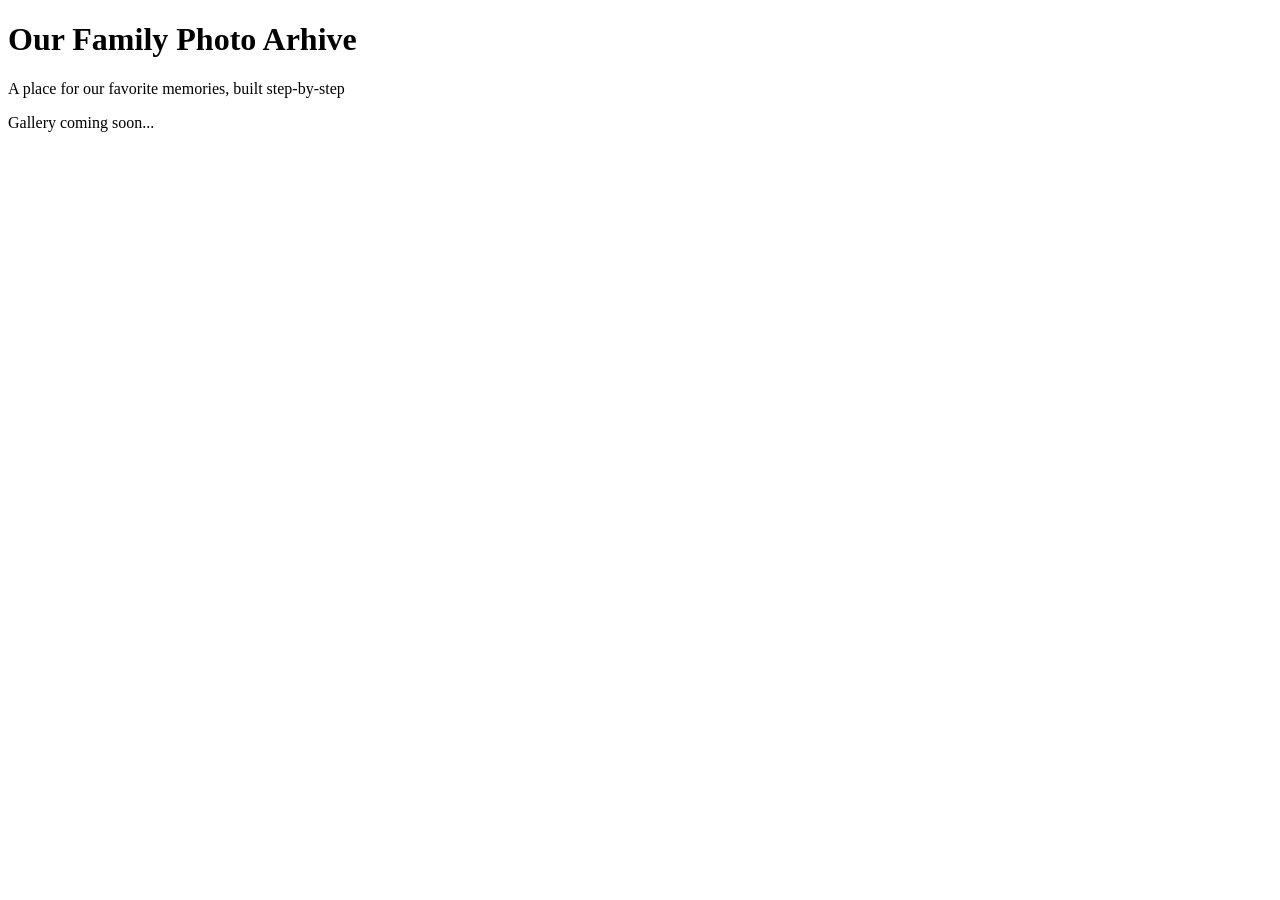
==== index.html @ b11038f2 "Create index.html" ====
<!DOCTYPE html>
<html lang="en">
    <head>
        <meta charset="UTF-8">
        <meta name="viewport" content="width=device-width, initial-scale=1.0">
        <title>Family Photo Hub</title>
    </head>

    <body>
        <header>
            <h1>Our Family Photo Arhive</h1>
            <p>A place for our favorite memories, built step-by-step</p>
        </header>

        <main>
            <p>Gallery coming soon...</p>
        </main>
        
    </body>
</html>
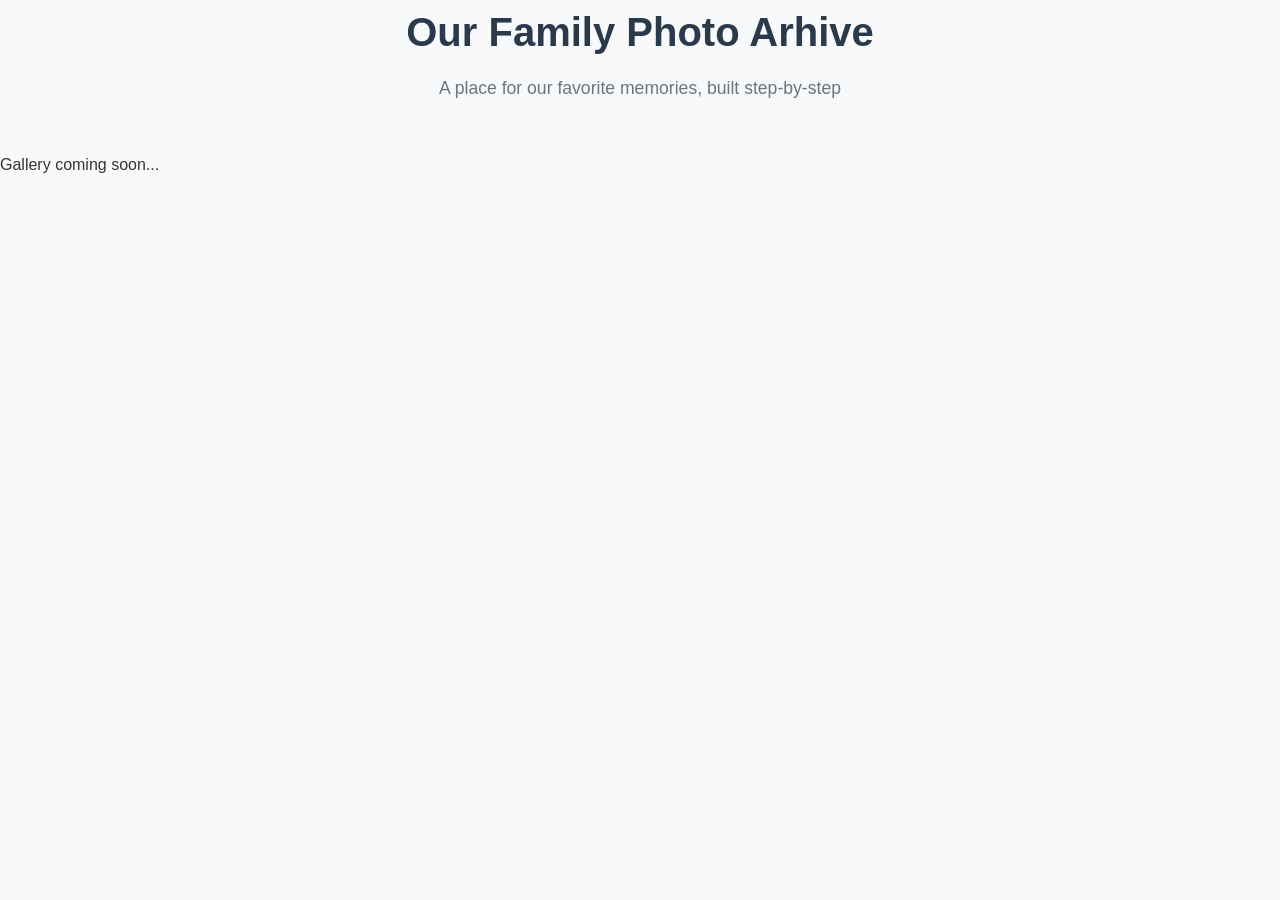
==== commit dbff5a5a: "add style.css" ====
--- a/index.html
+++ b/index.html
@@ -3,6 +3,7 @@
     <head>
         <meta charset="UTF-8">
         <meta name="viewport" content="width=device-width, initial-scale=1.0">
+        <link rel="stylesheet" href="style.css">
         <title>Family Photo Hub</title>
     </head>
 
@@ -15,6 +16,6 @@
         <main>
             <p>Gallery coming soon...</p>
         </main>
-        
+
     </body>
 </html>
--- a/style.css
+++ b/style.css
@@ -0,0 +1,30 @@
+* {
+    margin: 0;
+    padding: 0;
+    box-sizing: border-box;
+}
+
+body {
+    font-family: 'Segoe UI', Tahoma, Geneva, Verdana, sans-serif;
+    background-color: #f8f9fa;
+    color: #333;
+    line-height: 1.6;
+    padding: 40px 20;
+}
+
+header {
+    text-align: center;
+    margin-bottom: 50px;
+}
+
+header h1 {
+    font-size: 2.5rem;
+    color: #2b3a4a;
+    margin-bottom: 10px;
+}
+
+header p {
+    color: #6c757d;
+    font-size: 1.1rem;
+}
+
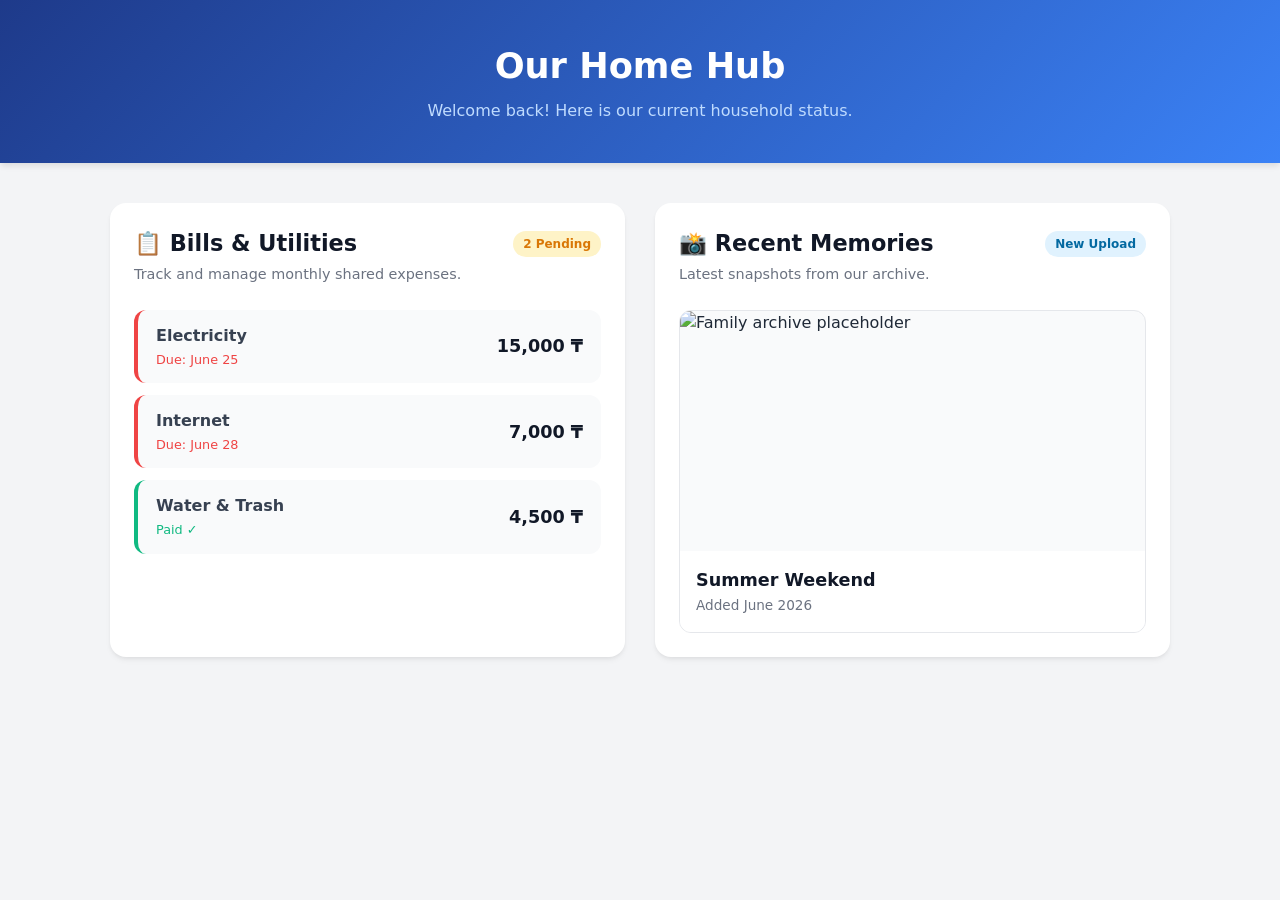
==== commit c397e359: "Implement CSS Grid responsive dashboard structure" ====
--- a/index.html
+++ b/index.html
@@ -1,21 +1,71 @@
 <!DOCTYPE html>
 <html lang="en">
-    <head>
-        <meta charset="UTF-8">
-        <meta name="viewport" content="width=device-width, initial-scale=1.0">
-        <link rel="stylesheet" href="style.css">
-        <title>Family Photo Hub</title>
-    </head>
+<head>
+    <meta charset="UTF-8">
+    <meta name="viewport" content="width=device-width, initial-scale=1.0">
+    <title>Our Home Hub</title>
+    <link rel="stylesheet" href="style.css">
+</head>
+<body>
 
-    <body>
-        <header>
-            <h1>Our Family Photo Arhive</h1>
-            <p>A place for our favorite memories, built step-by-step</p>
-        </header>
+    <header class="main-header">
+        <div class="header-content">
+            <h1>Our Home Hub</h1>
+            <p>Welcome back! Here is our current household status.</p>
+        </div>
+    </header>
 
-        <main>
-            <p>Gallery coming soon...</p>
-        </main>
+    <main class="hub-container">
+        
+        <section class="hub-card bills-card">
+            <div class="card-header">
+                <h2>📋 Bills & Utilities</h2>
+                <span class="badge warning">2 Pending</span>
+            </div>
+            <p class="section-desc">Track and manage monthly shared expenses.</p>
+            
+            <ul class="bill-list">
+                <li class="bill-item unpaid">
+                    <div class="bill-info">
+                        <span class="bill-name">Electricity</span>
+                        <span class="bill-due">Due: June 25</span>
+                    </div>
+                    <span class="bill-amount">15,000 ₸</span>
+                </li>
+                <li class="bill-item unpaid">
+                    <div class="bill-info">
+                        <span class="bill-name">Internet</span>
+                        <span class="bill-due">Due: June 28</span>
+                    </div>
+                    <span class="bill-amount">7,000 ₸</span>
+                </li>
+                <li class="bill-item paid">
+                    <div class="bill-info">
+                        <span class="bill-name">Water & Trash</span>
+                        <span class="bill-due">Paid ✓</span>
+                    </div>
+                    <span class="bill-amount">4,500 ₸</span>
+                </li>
+            </ul>
+        </section>
 
-    </body>
+        <section class="hub-card photo-card">
+            <div class="card-header">
+                <h2>📸 Recent Memories</h2>
+                <span class="badge info">New Upload</span>
+            </div>
+            <p class="section-desc">Latest snapshots from our archive.</p>
+            
+            <div class="photo-wrapper">
+                <img src="https://picsum.photos/800/500" alt="Family archive placeholder">
+                <div class="photo-meta">
+                    <h3>Summer Weekend</h3>
+                    <p>Added June 2026</p>
+                </div>
+            </div>
+        </section>
+
+    </main>
+
+</body>
 </html>
--- a/style.css
+++ b/style.css
@@ -1,3 +1,4 @@
+/* --- RESET & GLOBAL VARIABLES --- */
 * {
     margin: 0;
     padding: 0;
@@ -5,26 +6,162 @@
 }
 
 body {
-    font-family: 'Segoe UI', Tahoma, Geneva, Verdana, sans-serif;
-    background-color: #f8f9fa;
-    color: #333;
-    line-height: 1.6;
-    padding: 40px 20;
+    font-family: 'Segoe UI', system-ui, -apple-system, sans-serif;
+    background-color: #f3f4f6;
+    color: #1f2937;
+    line-height: 1.5;
+    padding-bottom: 60px;
 }
 
-header {
+/* --- HEADER STYLING --- */
+.main-header {
+    background: linear-gradient(135deg, #1e3a8a 0%, #3b82f6 100%);
+    color: white;
+    padding: 40px 20px;
     text-align: center;
-    margin-bottom: 50px;
+    margin-bottom: 40px;
+    box-shadow: 0 4px 6px -1px rgba(0, 0, 0, 0.1);
 }
 
-header h1 {
-    font-size: 2.5rem;
-    color: #2b3a4a;
-    margin-bottom: 10px;
+.header-content h1 {
+    font-size: 2.2rem;
+    font-weight: 700;
+    margin-bottom: 6px;
 }
 
-header p {
-    color: #6c757d;
-    font-size: 1.1rem;
+.header-content p {
+    color: #bfdbfe;
+    font-size: 1rem;
 }
 
+/* --- GRID LAYOUT --- */
+.hub-container {
+    max-width: 1100px;
+    margin: 0 auto;
+    padding: 0 20px;
+    display: grid;
+    grid-template-columns: 1fr; /* Default to 1 column on mobile */
+    gap: 30px;
+}
+
+/* If the screen is wider than 768px (like a tablet or PC), switch to 2 columns */
+@media (min-width: 768px) {
+    .hub-container {
+        grid-template-columns: 1fr 1fr;
+    }
+}
+
+/* --- CARD UNIVERSAL STYLES --- */
+.hub-card {
+    background: #ffffff;
+    border-radius: 16px;
+    padding: 24px;
+    box-shadow: 0 4px 6px -1px rgba(0, 0, 0, 0.05), 0 2px 4px -1px rgba(0, 0, 0, 0.06);
+    display: flex;
+    flex-direction: column;
+}
+
+.card-header {
+    display: flex;
+    justify-content: space-between;
+    align-items: center;
+    margin-bottom: 4px;
+}
+
+.card-header h2 {
+    font-size: 1.4rem;
+    color: #111827;
+}
+
+.section-desc {
+    color: #6b7280;
+    font-size: 0.9rem;
+    margin-bottom: 24px;
+}
+
+/* --- BADGES --- */
+.badge {
+    font-size: 0.75rem;
+    font-weight: 600;
+    padding: 4px 10px;
+    border-radius: 9999px;
+}
+.badge.warning { background-color: #fef3c7; color: #d97706; }
+.badge.info { background-color: #e0f2fe; color: #0369a1; }
+
+/* --- BILLS MODULE --- */
+.bill-list {
+    list-style: none;
+}
+
+.bill-item {
+    display: flex;
+    justify-content: space-between;
+    align-items: center;
+    padding: 14px 18px;
+    background: #f9fafb;
+    border-radius: 12px;
+    margin-bottom: 12px;
+    border-left: 4px solid #d1d5db;
+}
+
+.bill-info {
+    display: flex;
+    flex-direction: column;
+}
+
+.bill-name {
+    font-weight: 600;
+    color: #374151;
+}
+
+.bill-due {
+    font-size: 0.8rem;
+    color: #6b7280;
+    margin-top: 2px;
+}
+
+.bill-amount {
+    font-weight: 700;
+    font-size: 1.1rem;
+    color: #111827;
+}
+
+/* Status variants */
+.bill-item.unpaid { border-left-color: #ef4444; }
+.bill-item.unpaid .bill-due { color: #ef4444; font-weight: 500; }
+
+.bill-item.paid { border-left-color: #10b981; }
+.bill-item.paid .bill-due { color: #10b981; }
+
+/* --- PHOTO MODULE --- */
+.photo-wrapper {
+    border-radius: 12px;
+    overflow: hidden;
+    border: 1px solid #e5e7eb;
+    background: #f9fafb;
+    margin-top: auto; /* Pushes photo box to align bottom with the bills card */
+}
+
+.photo-wrapper img {
+    width: 100%;
+    height: 240px;
+    object-fit: cover; /* Keeps image cropped nicely without stretching */
+    display: block;
+}
+
+.photo-meta {
+    padding: 16px;
+    background: white;
+}
+
+.photo-meta h3 {
+    font-size: 1.1rem;
+    color: #111827;
+    margin-bottom: 2px;
+}
+
+.photo-meta p {
+    font-size: 0.85rem;
+    color: #6b7280;
+}
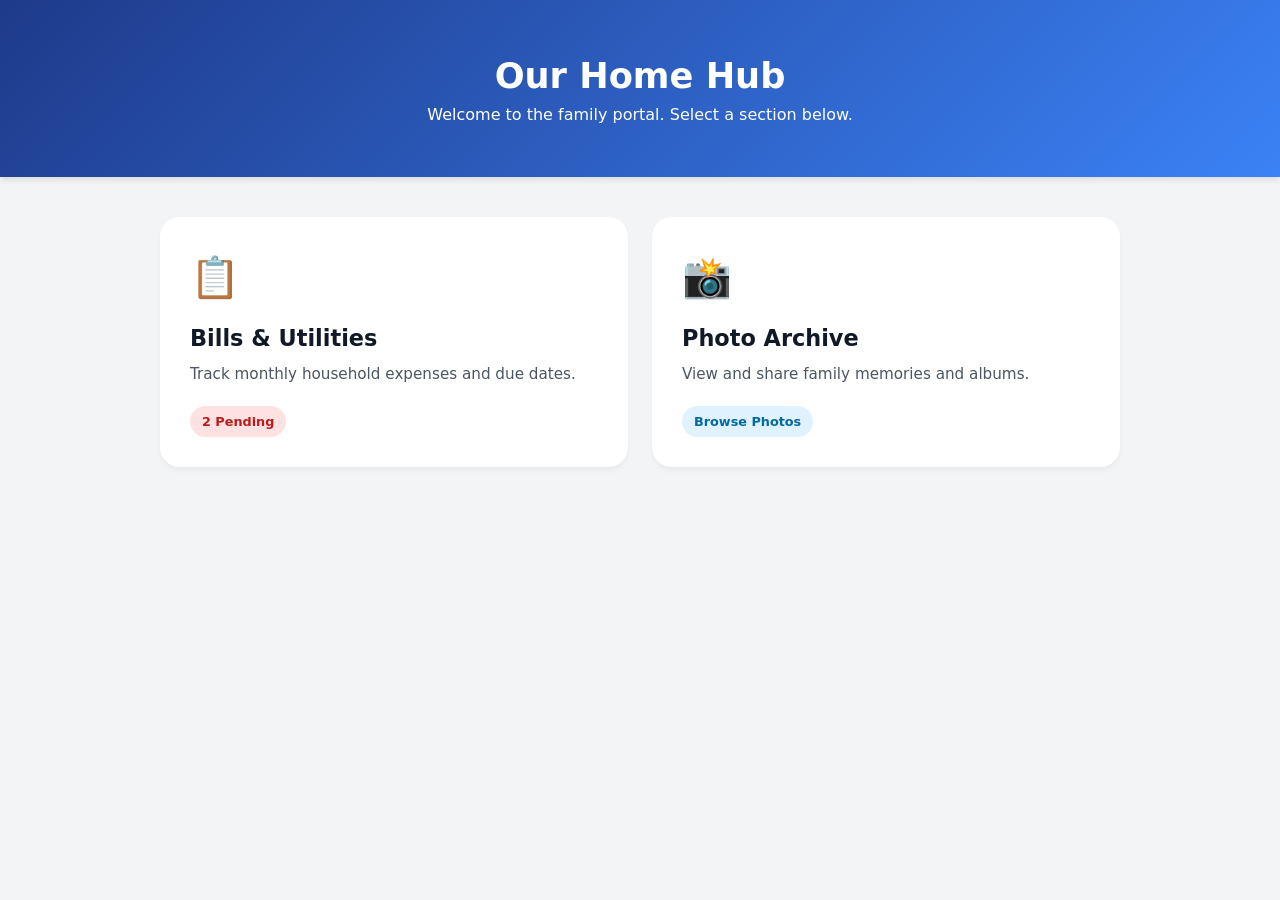
==== commit eb9d16f5: "Convert into multi-page architecture" ====
--- a/index.html
+++ b/index.html
@@ -11,59 +11,25 @@
     <header class="main-header">
         <div class="header-content">
             <h1>Our Home Hub</h1>
-            <p>Welcome back! Here is our current household status.</p>
+            <p>Welcome to the family portal. Select a section below.</p>
         </div>
     </header>
 
-    <main class="hub-container">
+    <main class="hub-container menu-grid">
         
-        <section class="hub-card bills-card">
-            <div class="card-header">
-                <h2>📋 Bills & Utilities</h2>
-                <span class="badge warning">2 Pending</span>
-            </div>
-            <p class="section-desc">Track and manage monthly shared expenses.</p>
-            
-            <ul class="bill-list">
-                <li class="bill-item unpaid">
-                    <div class="bill-info">
-                        <span class="bill-name">Electricity</span>
-                        <span class="bill-due">Due: June 25</span>
-                    </div>
-                    <span class="bill-amount">15,000 ₸</span>
-                </li>
-                <li class="bill-item unpaid">
-                    <div class="bill-info">
-                        <span class="bill-name">Internet</span>
-                        <span class="bill-due">Due: June 28</span>
-                    </div>
-                    <span class="bill-amount">7,000 ₸</span>
-                </li>
-                <li class="bill-item paid">
-                    <div class="bill-info">
-                        <span class="bill-name">Water & Trash</span>
-                        <span class="bill-due">Paid ✓</span>
-                    </div>
-                    <span class="bill-amount">4,500 ₸</span>
-                </li>
-            </ul>
-        </section>
+        <a href="bills.html" class="hub-nav-card">
+            <div class="nav-icon">📋</div>
+            <h2>Bills & Utilities</h2>
+            <p>Track monthly household expenses and due dates.</p>
+            <span class="nav-status warning">2 Pending</span>
+        </a>
 
-        <section class="hub-card photo-card">
-            <div class="card-header">
-                <h2>📸 Recent Memories</h2>
-                <span class="badge info">New Upload</span>
-            </div>
-            <p class="section-desc">Latest snapshots from our archive.</p>
-            
-            <div class="photo-wrapper">
-                <img src="https://picsum.photos/800/500" alt="Family archive placeholder">
-                <div class="photo-meta">
-                    <h3>Summer Weekend</h3>
-                    <p>Added June 2026</p>
-                </div>
-            </div>
-        </section>
+        <a href="gallery.html" class="hub-nav-card">
+            <div class="nav-icon">📸</div>
+            <h2>Photo Archive</h2>
+            <p>View and share family memories and albums.</p>
+            <span class="nav-status info">Browse Photos</span>
+        </a>
 
     </main>
 
--- a/style.css
+++ b/style.css
@@ -1,4 +1,4 @@
-/* --- RESET & GLOBAL VARIABLES --- */
+/* --- RESET & VARIABLES --- */
 * {
     margin: 0;
     padding: 0;
@@ -6,93 +6,144 @@
 }
 
 body {
-    font-family: 'Segoe UI', system-ui, -apple-system, sans-serif;
+    font-family: 'Segoe UI', system-ui, sans-serif;
     background-color: #f3f4f6;
     color: #1f2937;
     line-height: 1.5;
     padding-bottom: 60px;
 }
 
-/* --- HEADER STYLING --- */
+/* --- HEADER & NAVIGATION --- */
 .main-header {
     background: linear-gradient(135deg, #1e3a8a 0%, #3b82f6 100%);
     color: white;
-    padding: 40px 20px;
+    padding: 50px 20px;
     text-align: center;
     margin-bottom: 40px;
     box-shadow: 0 4px 6px -1px rgba(0, 0, 0, 0.1);
+    position: relative;
+}
+
+.sub-page-header {
+    padding: 30px 20px;
+}
+
+.back-link {
+    color: #bfdbfe;
+    text-decoration: none;
+    font-size: 0.9rem;
+    display: inline-block;
+    margin-bottom: 10px;
+    font-weight: 500;
+}
+
+.back-link:hover {
+    color: #ffffff;
+    text-decoration: underline;
 }
 
 .header-content h1 {
     font-size: 2.2rem;
     font-weight: 700;
-    margin-bottom: 6px;
 }
 
-.header-content p {
-    color: #bfdbfe;
-    font-size: 1rem;
+/* --- LAYOUT CONTAINER CONTEXTS --- */
+.hub-container {
+    max-width: 1000px;
+    margin: 0 auto;
+    padding: 0 20px;
 }
 
-/* --- GRID LAYOUT --- */
-.hub-container {
-    max-width: 1100px;
-    margin: 0 auto;
-    padding: 0 20px;
+/* Homepage main menu layout */
+.menu-grid {
     display: grid;
-    grid-template-columns: 1fr; /* Default to 1 column on mobile */
-    gap: 30px;
+    grid-template-columns: 1fr;
+    gap: 24px;
 }
 
-/* If the screen is wider than 768px (like a tablet or PC), switch to 2 columns */
-@media (min-width: 768px) {
-    .hub-container {
+@media (min-width: 640px) {
+    .menu-grid {
         grid-template-columns: 1fr 1fr;
     }
 }
 
-/* --- CARD UNIVERSAL STYLES --- */
+/* Gallery page layout */
+.gallery-grid {
+    display: grid;
+    grid-template-columns: 1fr;
+    gap: 20px;
+}
+
+@media (min-width: 640px) {
+    .gallery-grid {
+        grid-template-columns: 1fr 1fr;
+    }
+    @media (min-width: 900px) {
+        .gallery-grid {
+            grid-template-columns: 1fr 1fr 1fr;
+        }
+    }
+}
+
+.single-column {
+    max-width: 650px;
+}
+
+/* --- INTERACTIVE NAV CARDS (HOMEPAGE) --- */
+.hub-nav-card {
+    background: white;
+    border-radius: 20px;
+    padding: 30px;
+    text-decoration: none;
+    color: inherit;
+    box-shadow: 0 4px 6px -1px rgba(0, 0, 0, 0.05);
+    transition: transform 0.2s ease, box-shadow 0.2s ease;
+    display: flex;
+    flex-direction: column;
+    align-items: flex-start;
+}
+
+.hub-nav-card:hover {
+    transform: translateY(-4px);
+    box-shadow: 0 10px 15px -3px rgba(0, 0, 0, 0.1);
+}
+
+.nav-icon {
+    font-size: 2.5rem;
+    margin-bottom: 15px;
+}
+
+.hub-nav-card h2 {
+    font-size: 1.4rem;
+    color: #111827;
+    margin-bottom: 8px;
+}
+
+.hub-nav-card p {
+    color: #4b5563;
+    font-size: 0.95rem;
+    margin-bottom: 20px;
+    flex-grow: 1;
+}
+
+.nav-status {
+    font-size: 0.8rem;
+    font-weight: 600;
+    padding: 6px 12px;
+    border-radius: 9999px;
+}
+.nav-status.warning { background: #fee2e2; color: #b91c1c; }
+.nav-status.info { background: #e0f2fe; color: #0369a1; }
+
+/* --- BILLS STYLING --- */
 .hub-card {
     background: #ffffff;
     border-radius: 16px;
     padding: 24px;
-    box-shadow: 0 4px 6px -1px rgba(0, 0, 0, 0.05), 0 2px 4px -1px rgba(0, 0, 0, 0.06);
-    display: flex;
-    flex-direction: column;
+    box-shadow: 0 4px 6px -1px rgba(0, 0, 0, 0.05);
 }
 
-.card-header {
-    display: flex;
-    justify-content: space-between;
-    align-items: center;
-    margin-bottom: 4px;
-}
-
-.card-header h2 {
-    font-size: 1.4rem;
-    color: #111827;
-}
-
-.section-desc {
-    color: #6b7280;
-    font-size: 0.9rem;
-    margin-bottom: 24px;
-}
-
-/* --- BADGES --- */
-.badge {
-    font-size: 0.75rem;
-    font-weight: 600;
-    padding: 4px 10px;
-    border-radius: 9999px;
-}
-.badge.warning { background-color: #fef3c7; color: #d97706; }
-.badge.info { background-color: #e0f2fe; color: #0369a1; }
-
-/* --- BILLS MODULE --- */
-.bill-list {
-    list-style: none;
-}
+.bill-list { list-style: none; }
 
 .bill-item {
     display: flex;
@@ -105,63 +156,35 @@
     border-left: 4px solid #d1d5db;
 }
 
-.bill-info {
-    display: flex;
-    flex-direction: column;
-}
+.bill-info { display: flex; flex-direction: column; }
+.bill-name { font-weight: 600; color: #374151; }
+.bill-due { font-size: 0.8rem; color: #6b7280; margin-top: 2px; }
+.bill-amount { font-weight: 700; font-size: 1.1rem; color: #111827; }
 
-.bill-name {
-    font-weight: 600;
-    color: #374151;
-}
-
-.bill-due {
-    font-size: 0.8rem;
-    color: #6b7280;
-    margin-top: 2px;
-}
-
-.bill-amount {
-    font-weight: 700;
-    font-size: 1.1rem;
-    color: #111827;
-}
-
-/* Status variants */
 .bill-item.unpaid { border-left-color: #ef4444; }
 .bill-item.unpaid .bill-due { color: #ef4444; font-weight: 500; }
-
 .bill-item.paid { border-left-color: #10b981; }
 .bill-item.paid .bill-due { color: #10b981; }
 
-/* --- PHOTO MODULE --- */
-.photo-wrapper {
+/* --- PHOTO CARD STYLING --- */
+.photo-card-v2 {
+    background: white;
     border-radius: 12px;
     overflow: hidden;
+    box-shadow: 0 4px 6px -1px rgba(0, 0, 0, 0.05);
     border: 1px solid #e5e7eb;
-    background: #f9fafb;
-    margin-top: auto; /* Pushes photo box to align bottom with the bills card */
 }
 
-.photo-wrapper img {
+.photo-card-v2 img {
     width: 100%;
-    height: 240px;
-    object-fit: cover; /* Keeps image cropped nicely without stretching */
+    height: 200px;
+    object-fit: cover;
     display: block;
 }
 
 .photo-meta {
-    padding: 16px;
-    background: white;
+    padding: 14px;
 }
 
-.photo-meta h3 {
-    font-size: 1.1rem;
-    color: #111827;
-    margin-bottom: 2px;
-}
-
-.photo-meta p {
-    font-size: 0.85rem;
-    color: #6b7280;
-}+.photo-meta h3 { font-size: 1rem; color: #111827; }
+.photo-meta p { font-size: 0.8rem; color: #6b7280; }
